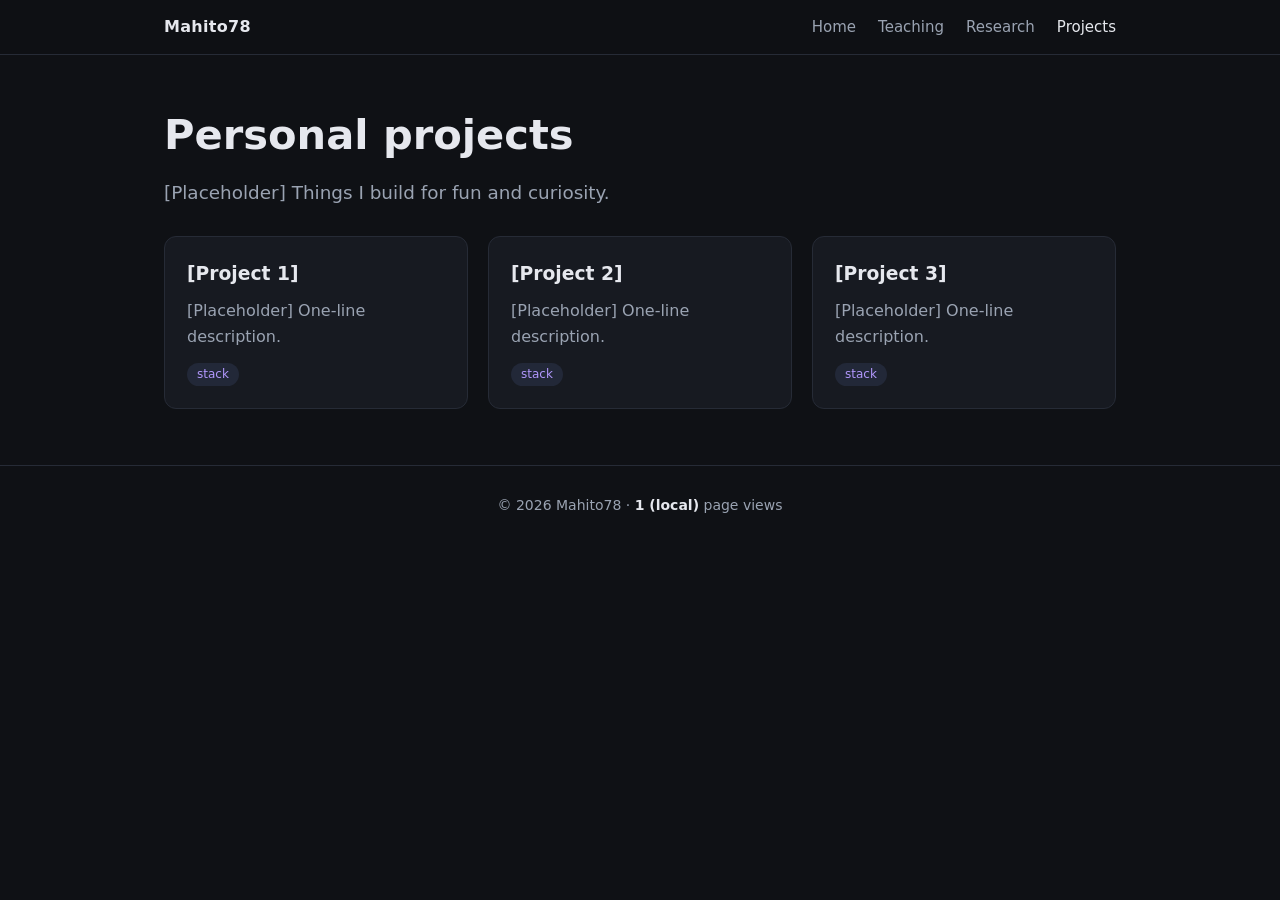
==== projects.html @ fd148d4a "New professional site with hidden mini-games Co-authored-by: Copilot <223556219+Copilot@users.norepl" ====
<!doctype html><html lang="en"><head><meta charset="utf-8"><meta name="viewport" content="width=device-width,initial-scale=1">
<title>Projects – Mahito78</title><link rel="stylesheet" href="assets/style.css"></head>
<body data-page="projects"><main>
<h1>Personal projects</h1><p class="lead">[Placeholder] Things I build for fun and curiosity.</p>
<div class="grid">
<div class="card"><h3>[Project 1]</h3><p>[Placeholder] One-line description.</p><span class="tag">stack</span></div>
<div class="card"><h3>[Project 2]</h3><p>[Placeholder] One-line description.</p><span class="tag">stack</span></div>
<div class="card"><h3>[Project 3]</h3><p>[Placeholder] One-line description.</p><span class="tag">stack</span></div></div>
</main><script src="assets/site.js"></script></body></html>
---- assets/style.css ----
:root{--bg:#0f1115;--panel:#171a21;--line:#262b36;--text:#e6e8ee;--mute:#9aa3b2;--accent:#6ea8fe;--a2:#b197fc}
*{box-sizing:border-box}html{scroll-behavior:smooth}
body{margin:0;font:16px/1.65 Inter,system-ui,-apple-system,Segoe UI,Roboto,sans-serif;background:var(--bg);color:var(--text)}
a{color:var(--accent);text-decoration:none}a:hover{text-decoration:underline}
header.site{position:sticky;top:0;z-index:10;background:rgba(15,17,21,.85);backdrop-filter:blur(8px);border-bottom:1px solid var(--line)}
header.site .in{max-width:1000px;margin:auto;display:flex;justify-content:space-between;align-items:center;padding:14px 24px}
header.site .brand{font-weight:700;color:var(--text);letter-spacing:.3px}
nav a{margin-left:22px;color:var(--mute);font-size:15px}nav a.on,nav a:hover{color:var(--text);text-decoration:none}
main{max-width:1000px;margin:auto;padding:56px 24px}
h1{font-size:2.6rem;line-height:1.15;margin:0 0 12px}h2{margin:48px 0 16px;font-size:1.4rem}
.lead{color:var(--mute);font-size:1.15rem;max-width:680px}
.grid{display:grid;grid-template-columns:repeat(auto-fit,minmax(280px,1fr));gap:20px;margin-top:28px}
.card{background:var(--panel);border:1px solid var(--line);border-radius:12px;padding:22px;transition:.2s}
.card:hover{border-color:var(--accent);transform:translateY(-2px)}
.card h3{margin:0 0 8px}.card p{margin:0;color:var(--mute)}
.tag{display:inline-block;font-size:12px;padding:2px 10px;border-radius:99px;background:#222838;color:var(--a2);margin:12px 6px 0 0}
.hero{display:flex;gap:40px;align-items:center;flex-wrap:wrap}
.avatar{width:160px;height:160px;border-radius:50%;background:linear-gradient(135deg,var(--accent),var(--a2));display:grid;place-items:center;font-size:3rem;font-weight:700;color:#0f1115}
.list{list-style:none;padding:0}.list li{padding:14px 0;border-bottom:1px solid var(--line);display:flex;justify-content:space-between;gap:16px}
.list span{color:var(--mute);white-space:nowrap}
footer.site{border-top:1px solid var(--line);color:var(--mute);font-size:14px;text-align:center;padding:28px}
#views{color:var(--text);font-weight:600}
.hint{opacity:.35;font-size:12px;margin-top:40px}
/* games */
.gwrap{max-width:960px;margin:auto;padding:20px;text-align:center}
canvas{background:#000;max-width:100%;border:2px solid var(--line);border-radius:8px;image-rendering:pixelated}
.gwrap p{color:var(--mute)}.btn{background:var(--accent);color:#0f1115;border:0;padding:8px 18px;border-radius:8px;font-weight:600;cursor:pointer;margin:6px}
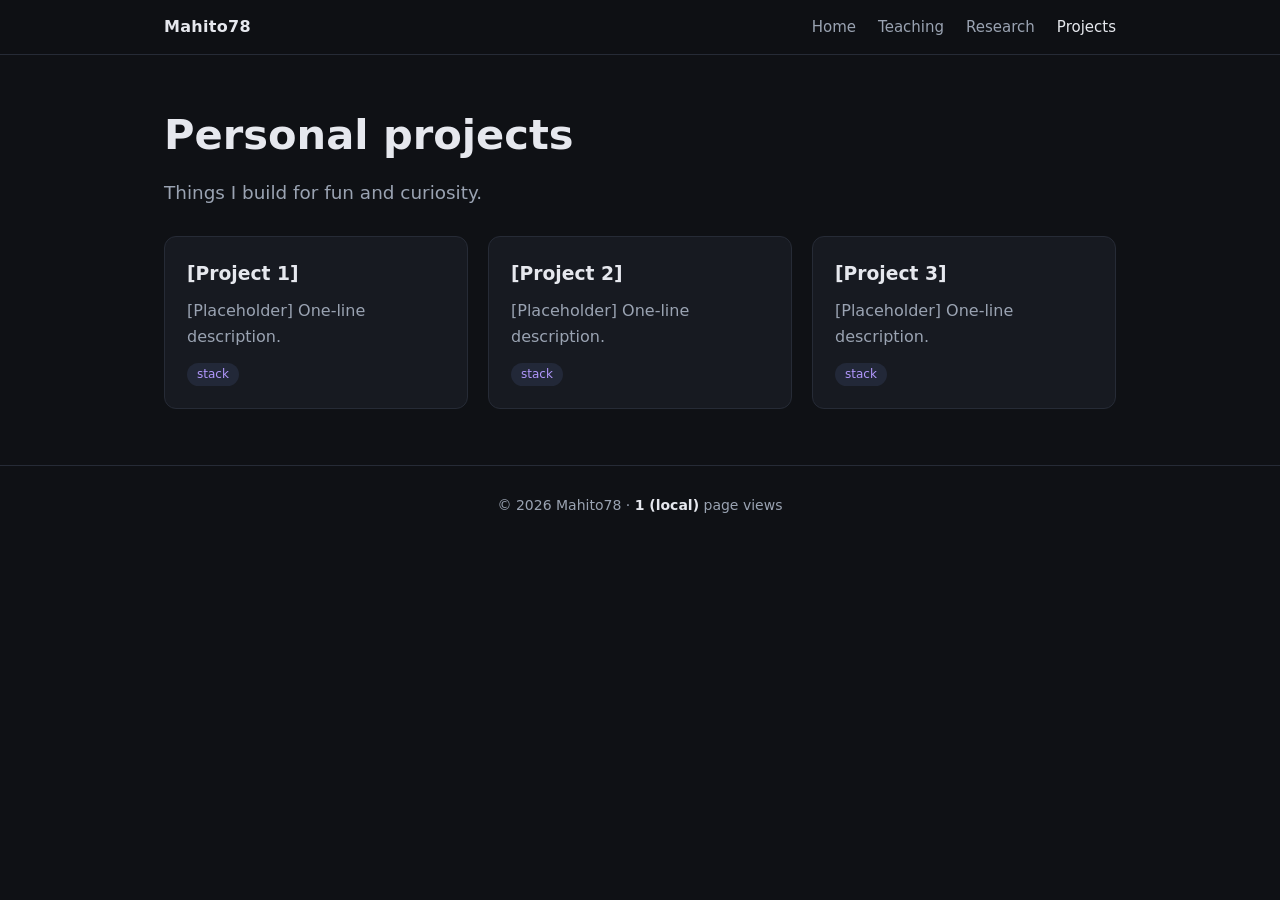
==== commit eedd582b: "Update title and project descriptions in projects.html Removed placeholder text from the title and p" ====
--- a/projects.html
+++ b/projects.html
@@ -1,7 +1,7 @@
 <!doctype html><html lang="en"><head><meta charset="utf-8"><meta name="viewport" content="width=device-width,initial-scale=1">
-<title>Projects – Mahito78</title><link rel="stylesheet" href="assets/style.css"></head>
+<title>Projects</title><link rel="stylesheet" href="assets/style.css"></head>
 <body data-page="projects"><main>
-<h1>Personal projects</h1><p class="lead">[Placeholder] Things I build for fun and curiosity.</p>
+<h1>Personal projects</h1><p class="lead">Things I build for fun and curiosity.</p>
 <div class="grid">
 <div class="card"><h3>[Project 1]</h3><p>[Placeholder] One-line description.</p><span class="tag">stack</span></div>
 <div class="card"><h3>[Project 2]</h3><p>[Placeholder] One-line description.</p><span class="tag">stack</span></div>
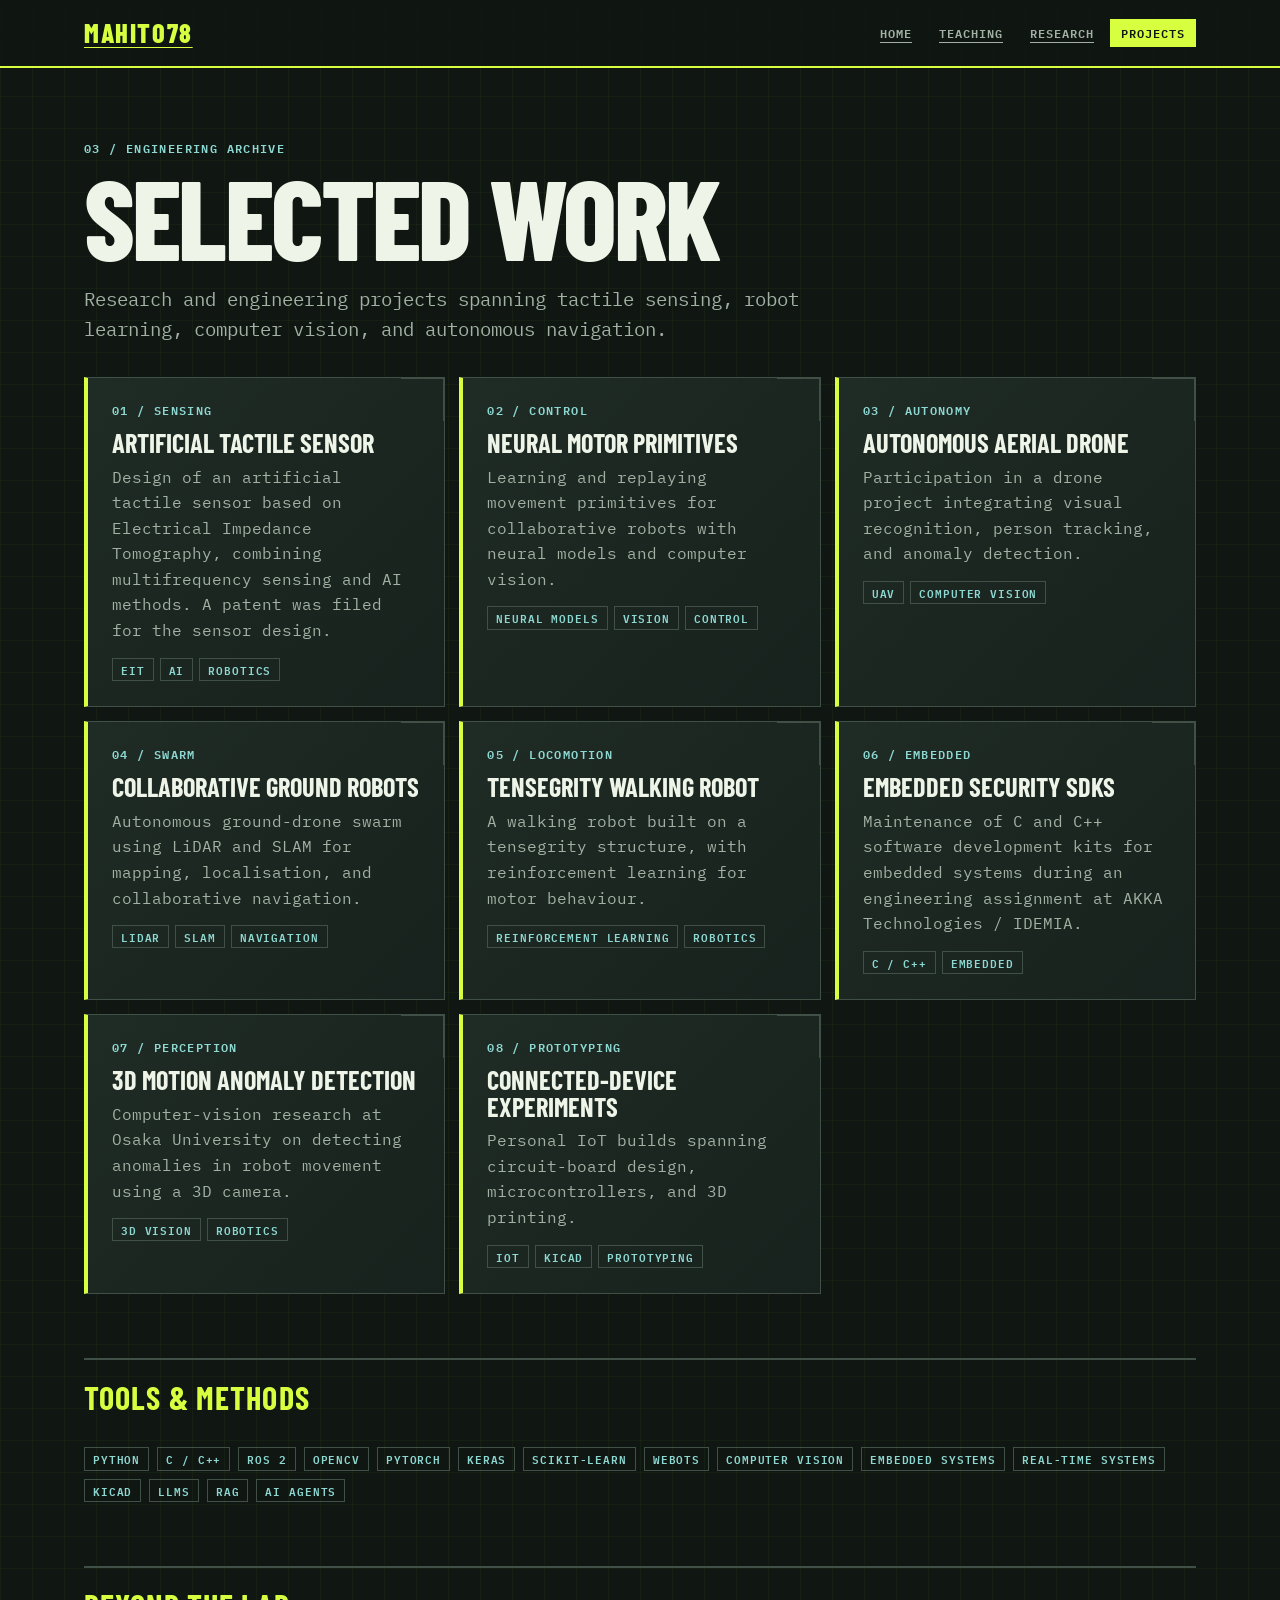
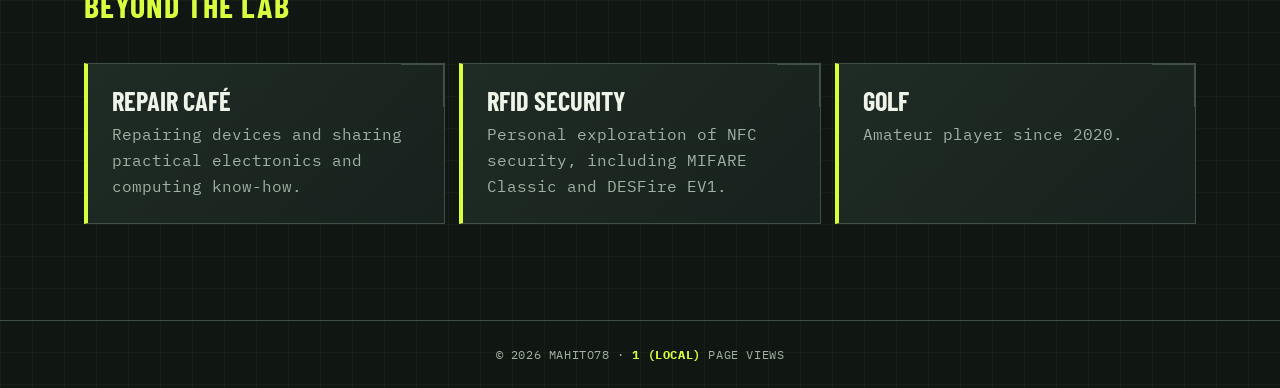
==== commit e72139ad: "Redesign site in brutalist style, add CV content, refresh hidden games Co-authored-by: Copilot <2235" ====
--- a/projects.html
+++ b/projects.html
@@ -1,9 +1,41 @@
-<!doctype html><html lang="en"><head><meta charset="utf-8"><meta name="viewport" content="width=device-width,initial-scale=1">
-<title>Projects</title><link rel="stylesheet" href="assets/style.css"></head>
-<body data-page="projects"><main>
-<h1>Personal projects</h1><p class="lead">Things I build for fun and curiosity.</p>
-<div class="grid">
-<div class="card"><h3>[Project 1]</h3><p>[Placeholder] One-line description.</p><span class="tag">stack</span></div>
-<div class="card"><h3>[Project 2]</h3><p>[Placeholder] One-line description.</p><span class="tag">stack</span></div>
-<div class="card"><h3>[Project 3]</h3><p>[Placeholder] One-line description.</p><span class="tag">stack</span></div></div>
-</main><script src="assets/site.js"></script></body></html>
+<!doctype html>
+<html lang="en">
+<head>
+  <meta charset="utf-8">
+  <meta name="viewport" content="width=device-width, initial-scale=1">
+  <meta name="description" content="Selected robotics, AI, computer-vision, and embedded-systems work by Mehdi Abdelwahed.">
+  <title>Selected Work — Mehdi Abdelwahed</title>
+  <link rel="stylesheet" href="assets/style.css">
+</head>
+<body data-page="projects">
+<main>
+  <p class="eyebrow">03 / ENGINEERING ARCHIVE</p>
+  <h1>Selected work</h1>
+  <p class="lead">Research and engineering projects spanning tactile sensing, robot learning, computer vision, and autonomous navigation.</p>
+
+  <div class="grid">
+    <article class="card"><span class="card-index">01 / SENSING</span><h3>Artificial tactile sensor</h3><p>Design of an artificial tactile sensor based on Electrical Impedance Tomography, combining multifrequency sensing and AI methods. A patent was filed for the sensor design.</p><span class="tag">EIT</span><span class="tag">AI</span><span class="tag">Robotics</span></article>
+    <article class="card"><span class="card-index">02 / CONTROL</span><h3>Neural motor primitives</h3><p>Learning and replaying movement primitives for collaborative robots with neural models and computer vision.</p><span class="tag">Neural models</span><span class="tag">Vision</span><span class="tag">Control</span></article>
+    <article class="card"><span class="card-index">03 / AUTONOMY</span><h3>Autonomous aerial drone</h3><p>Participation in a drone project integrating visual recognition, person tracking, and anomaly detection.</p><span class="tag">UAV</span><span class="tag">Computer vision</span></article>
+    <article class="card"><span class="card-index">04 / SWARM</span><h3>Collaborative ground robots</h3><p>Autonomous ground-drone swarm using LiDAR and SLAM for mapping, localisation, and collaborative navigation.</p><span class="tag">LiDAR</span><span class="tag">SLAM</span><span class="tag">Navigation</span></article>
+    <article class="card"><span class="card-index">05 / LOCOMOTION</span><h3>Tensegrity walking robot</h3><p>A walking robot built on a tensegrity structure, with reinforcement learning for motor behaviour.</p><span class="tag">Reinforcement learning</span><span class="tag">Robotics</span></article>
+    <article class="card"><span class="card-index">06 / EMBEDDED</span><h3>Embedded security SDKs</h3><p>Maintenance of C and C++ software development kits for embedded systems during an engineering assignment at AKKA Technologies / IDEMIA.</p><span class="tag">C / C++</span><span class="tag">Embedded</span></article>
+    <article class="card"><span class="card-index">07 / PERCEPTION</span><h3>3D motion anomaly detection</h3><p>Computer-vision research at Osaka University on detecting anomalies in robot movement using a 3D camera.</p><span class="tag">3D vision</span><span class="tag">Robotics</span></article>
+    <article class="card"><span class="card-index">08 / PROTOTYPING</span><h3>Connected-device experiments</h3><p>Personal IoT builds spanning circuit-board design, microcontrollers, and 3D printing.</p><span class="tag">IoT</span><span class="tag">KiCad</span><span class="tag">Prototyping</span></article>
+  </div>
+
+  <h2>Tools & methods</h2>
+  <div class="tag-list">
+    <span class="tag">Python</span><span class="tag">C / C++</span><span class="tag">ROS 2</span><span class="tag">OpenCV</span><span class="tag">PyTorch</span><span class="tag">Keras</span><span class="tag">Scikit-learn</span><span class="tag">Webots</span><span class="tag">Computer vision</span><span class="tag">Embedded systems</span><span class="tag">Real-time systems</span><span class="tag">KiCad</span><span class="tag">LLMs</span><span class="tag">RAG</span><span class="tag">AI agents</span>
+  </div>
+
+  <h2>Beyond the lab</h2>
+  <div class="grid">
+    <article class="card"><h3>Repair Café</h3><p>Repairing devices and sharing practical electronics and computing know-how.</p></article>
+    <article class="card"><h3>RFID security</h3><p>Personal exploration of NFC security, including MIFARE Classic and DESFire EV1.</p></article>
+    <article class="card"><h3>Golf</h3><p>Amateur player since 2020.</p></article>
+  </div>
+</main>
+<script src="assets/site.js"></script>
+</body>
+</html>
--- a/assets/style.css
+++ b/assets/style.css
@@ -1,27 +1,246 @@
-:root{--bg:#0f1115;--panel:#171a21;--line:#262b36;--text:#e6e8ee;--mute:#9aa3b2;--accent:#6ea8fe;--a2:#b197fc}
-*{box-sizing:border-box}html{scroll-behavior:smooth}
-body{margin:0;font:16px/1.65 Inter,system-ui,-apple-system,Segoe UI,Roboto,sans-serif;background:var(--bg);color:var(--text)}
-a{color:var(--accent);text-decoration:none}a:hover{text-decoration:underline}
-header.site{position:sticky;top:0;z-index:10;background:rgba(15,17,21,.85);backdrop-filter:blur(8px);border-bottom:1px solid var(--line)}
-header.site .in{max-width:1000px;margin:auto;display:flex;justify-content:space-between;align-items:center;padding:14px 24px}
-header.site .brand{font-weight:700;color:var(--text);letter-spacing:.3px}
-nav a{margin-left:22px;color:var(--mute);font-size:15px}nav a.on,nav a:hover{color:var(--text);text-decoration:none}
-main{max-width:1000px;margin:auto;padding:56px 24px}
-h1{font-size:2.6rem;line-height:1.15;margin:0 0 12px}h2{margin:48px 0 16px;font-size:1.4rem}
-.lead{color:var(--mute);font-size:1.15rem;max-width:680px}
-.grid{display:grid;grid-template-columns:repeat(auto-fit,minmax(280px,1fr));gap:20px;margin-top:28px}
-.card{background:var(--panel);border:1px solid var(--line);border-radius:12px;padding:22px;transition:.2s}
-.card:hover{border-color:var(--accent);transform:translateY(-2px)}
-.card h3{margin:0 0 8px}.card p{margin:0;color:var(--mute)}
-.tag{display:inline-block;font-size:12px;padding:2px 10px;border-radius:99px;background:#222838;color:var(--a2);margin:12px 6px 0 0}
-.hero{display:flex;gap:40px;align-items:center;flex-wrap:wrap}
-.avatar{width:160px;height:160px;border-radius:50%;background:linear-gradient(135deg,var(--accent),var(--a2));display:grid;place-items:center;font-size:3rem;font-weight:700;color:#0f1115}
-.list{list-style:none;padding:0}.list li{padding:14px 0;border-bottom:1px solid var(--line);display:flex;justify-content:space-between;gap:16px}
-.list span{color:var(--mute);white-space:nowrap}
-footer.site{border-top:1px solid var(--line);color:var(--mute);font-size:14px;text-align:center;padding:28px}
-#views{color:var(--text);font-weight:600}
-.hint{opacity:.35;font-size:12px;margin-top:40px}
-/* games */
-.gwrap{max-width:960px;margin:auto;padding:20px;text-align:center}
-canvas{background:#000;max-width:100%;border:2px solid var(--line);border-radius:8px;image-rendering:pixelated}
-.gwrap p{color:var(--mute)}.btn{background:var(--accent);color:#0f1115;border:0;padding:8px 18px;border-radius:8px;font-weight:600;cursor:pointer;margin:6px}
+@import url('https://fonts.googleapis.com/css2?family=Barlow+Condensed:wght@500;600;700;800;900&family=IBM+Plex+Mono:wght@400;500;600;700&display=swap');
+
+:root {
+  color-scheme: dark;
+  --bg: #101713;
+  --panel: #18221e;
+  --panel-hi: #202c26;
+  --line: #405047;
+  --text: #eef4e8;
+  --mute: #a2b1a4;
+  --accent: #d7ff3f;
+  --signal: #ff6548;
+  --blue: #8ed8d2;
+  --mono: 'IBM Plex Mono', 'SFMono-Regular', Consolas, monospace;
+  --display: 'Barlow Condensed', 'Arial Narrow', Impact, sans-serif;
+}
+
+* { box-sizing: border-box }
+html { scroll-behavior: smooth }
+body {
+  margin: 0;
+  min-height: 100vh;
+  color: var(--text);
+  font: 16px/1.6 var(--mono);
+  background-color: var(--bg);
+  background-image:
+    linear-gradient(rgba(215,255,63,.035) 1px, transparent 1px),
+    linear-gradient(90deg, rgba(215,255,63,.035) 1px, transparent 1px);
+  background-size: 32px 32px;
+}
+a { color: var(--accent); text-decoration-thickness: 1px; text-underline-offset: 4px }
+a:hover { color: var(--text) }
+header.site {
+  position: sticky;
+  top: 0;
+  z-index: 10;
+  background: rgba(16,23,19,.96);
+  border-bottom: 2px solid var(--accent);
+}
+header.site .in {
+  max-width: 1160px;
+  min-height: 66px;
+  margin: auto;
+  padding: 12px 24px;
+  display: flex;
+  justify-content: space-between;
+  align-items: center;
+  gap: 20px;
+}
+header.site .brand {
+  color: var(--accent);
+  font: 800 1.65rem/.9 var(--display);
+  letter-spacing: .06em;
+  text-transform: uppercase;
+}
+nav { display: flex; flex-wrap: wrap; gap: 5px }
+nav a {
+  padding: 8px 11px;
+  color: var(--mute);
+  font: 600 .78rem/1 var(--mono);
+  letter-spacing: .08em;
+  text-transform: uppercase;
+}
+nav a.on, nav a:hover {
+  color: var(--bg);
+  background: var(--accent);
+  text-decoration: none;
+}
+main { max-width: 1160px; margin: auto; padding: 72px 24px 96px }
+h1, h2, h3 { font-family: var(--display); text-transform: uppercase }
+h1 {
+  max-width: 900px;
+  margin: 0 0 18px;
+  font-size: clamp(3.2rem, 10vw, 7rem);
+  font-weight: 800;
+  line-height: .87;
+  letter-spacing: -.025em;
+}
+h2 {
+  margin: 64px 0 20px;
+  padding-top: 12px;
+  border-top: 2px solid var(--line);
+  color: var(--accent);
+  font-size: 2rem;
+  letter-spacing: .035em;
+}
+h3 { margin: 0 0 8px; font-size: 1.65rem; line-height: 1 }
+p { margin-top: 0 }
+.lead {
+  max-width: 750px;
+  color: var(--mute);
+  font-size: clamp(1rem, 2vw, 1.2rem);
+}
+.grid {
+  display: grid;
+  grid-template-columns: repeat(auto-fit, minmax(min(100%, 280px), 1fr));
+  gap: 14px;
+  margin-top: 32px;
+}
+.card {
+  position: relative;
+  padding: 24px;
+  overflow: hidden;
+  border: 1px solid var(--line);
+  border-left: 4px solid var(--accent);
+  background: linear-gradient(135deg, rgba(32,44,38,.96), rgba(24,34,30,.92));
+  transition: transform .18s ease, border-color .18s ease, background .18s ease;
+}
+.card::after {
+  position: absolute;
+  top: 0;
+  right: 0;
+  width: 42px;
+  height: 42px;
+  border-top: 1px solid var(--line);
+  border-right: 1px solid var(--line);
+  content: "";
+}
+.card:hover {
+  transform: translateY(-3px);
+  border-color: var(--accent);
+  background: var(--panel-hi);
+}
+.card h3 { color: var(--text) }
+.card p { margin: 0; color: var(--mute) }
+.tag {
+  display: inline-block;
+  margin: 14px 6px 0 0;
+  padding: 3px 8px;
+  border: 1px solid var(--line);
+  color: var(--blue);
+  font: 600 .68rem/1.4 var(--mono);
+  letter-spacing: .08em;
+  text-transform: uppercase;
+}
+.hero { display: flex; align-items: center; gap: 36px; flex-wrap: wrap }
+.eyebrow, .card-index {
+  display: block;
+  margin: 0 0 12px;
+  color: var(--blue);
+  font: 600 .72rem/1.4 var(--mono);
+  letter-spacing: .12em;
+  text-transform: uppercase;
+}
+.contact { display: flex; flex-wrap: wrap; align-items: center; gap: 12px; font-size: .82rem }
+.contact span { color: var(--signal) }
+.signal-strip {
+  display: grid;
+  grid-template-columns: repeat(3, 1fr);
+  margin: 54px 0 18px;
+  border: 1px solid var(--line);
+  background: rgba(24,34,30,.8);
+}
+.signal-strip div { padding: 16px 20px; border-right: 1px solid var(--line) }
+.signal-strip div:last-child { border-right: 0 }
+.signal-strip strong { display: block; color: var(--accent); font: 700 1.15rem/1.2 var(--display); text-transform: uppercase }
+.signal-strip span { color: var(--mute); font-size: .68rem; text-transform: uppercase }
+.section-links { margin-top: 18px }
+.section-links .card { color: inherit; text-decoration: none }
+.section-links .card-index { margin-bottom: 20px }
+.profile-bottom { display: grid; grid-template-columns: 2fr 1fr; gap: 36px }
+.tag-list { display: flex; flex-wrap: wrap; gap: 4px }
+.tag-list .tag { margin: 4px 4px 0 0 }
+.callout {
+  margin-top: 48px;
+  padding: 24px;
+  border: 1px solid var(--accent);
+  border-left: 5px solid var(--accent);
+  background: var(--panel);
+}
+.callout h2 { margin-top: 16px }
+.callout p { margin-bottom: 0; color: var(--mute) }
+.avatar {
+  width: 138px;
+  height: 138px;
+  display: grid;
+  flex: 0 0 auto;
+  place-items: center;
+  border: 2px solid var(--accent);
+  background: var(--accent);
+  color: var(--bg);
+  font: 900 5rem/.8 var(--display);
+  box-shadow: 12px 12px 0 var(--signal);
+}
+.list { list-style: none; padding: 0 }
+.list li {
+  display: flex;
+  justify-content: space-between;
+  gap: 20px;
+  padding: 18px 12px;
+  border-bottom: 1px solid var(--line);
+  background: rgba(24,34,30,.55);
+}
+.list span { color: var(--accent); white-space: nowrap; font-size: .82rem }
+footer.site {
+  border-top: 1px solid var(--line);
+  padding: 24px;
+  color: var(--mute);
+  font-size: .75rem;
+  text-align: center;
+  letter-spacing: .05em;
+  text-transform: uppercase;
+}
+#views { color: var(--accent); font-weight: 700 }
+.hint { margin-top: 48px; color: var(--mute); font-size: .7rem; letter-spacing: .04em }
+
+.gwrap { max-width: 1080px; margin: auto; padding: 42px 24px 76px }
+.gwrap h1 { font-size: clamp(2.6rem, 7vw, 5rem) }
+.gwrap canvas {
+  display: block;
+  width: min(100%, 960px);
+  height: auto;
+  margin: 28px auto 16px;
+  border: 2px solid var(--accent);
+  background: #101713;
+  box-shadow: 12px 12px 0 rgba(255,101,72,.72);
+}
+.gwrap p { max-width: 960px; margin: 22px auto 0; color: var(--mute); font-size: .85rem }
+.btn {
+  margin: 6px;
+  padding: 10px 18px;
+  border: 0;
+  background: var(--accent);
+  color: var(--bg);
+  font: 700 .8rem var(--mono);
+  cursor: pointer;
+  text-transform: uppercase;
+}
+
+@media (max-width: 700px) {
+  header.site .in { align-items: flex-start; flex-direction: column; padding: 12px 18px }
+  nav { gap: 2px }
+  nav a { padding: 8px 9px; font-size: .69rem }
+  main { padding: 52px 18px 72px }
+  .gwrap { padding: 32px 18px 64px }
+  .list li { flex-direction: column; gap: 4px }
+  .list span { white-space: normal }
+  .signal-strip { grid-template-columns: 1fr }
+  .signal-strip div { border-right: 0; border-bottom: 1px solid var(--line) }
+  .signal-strip div:last-child { border-bottom: 0 }
+  .profile-bottom { grid-template-columns: 1fr; gap: 0 }
+}
+
+@media (prefers-reduced-motion: reduce) {
+  *, *::before, *::after { scroll-behavior: auto !important; transition-duration: .01ms !important }
+}
